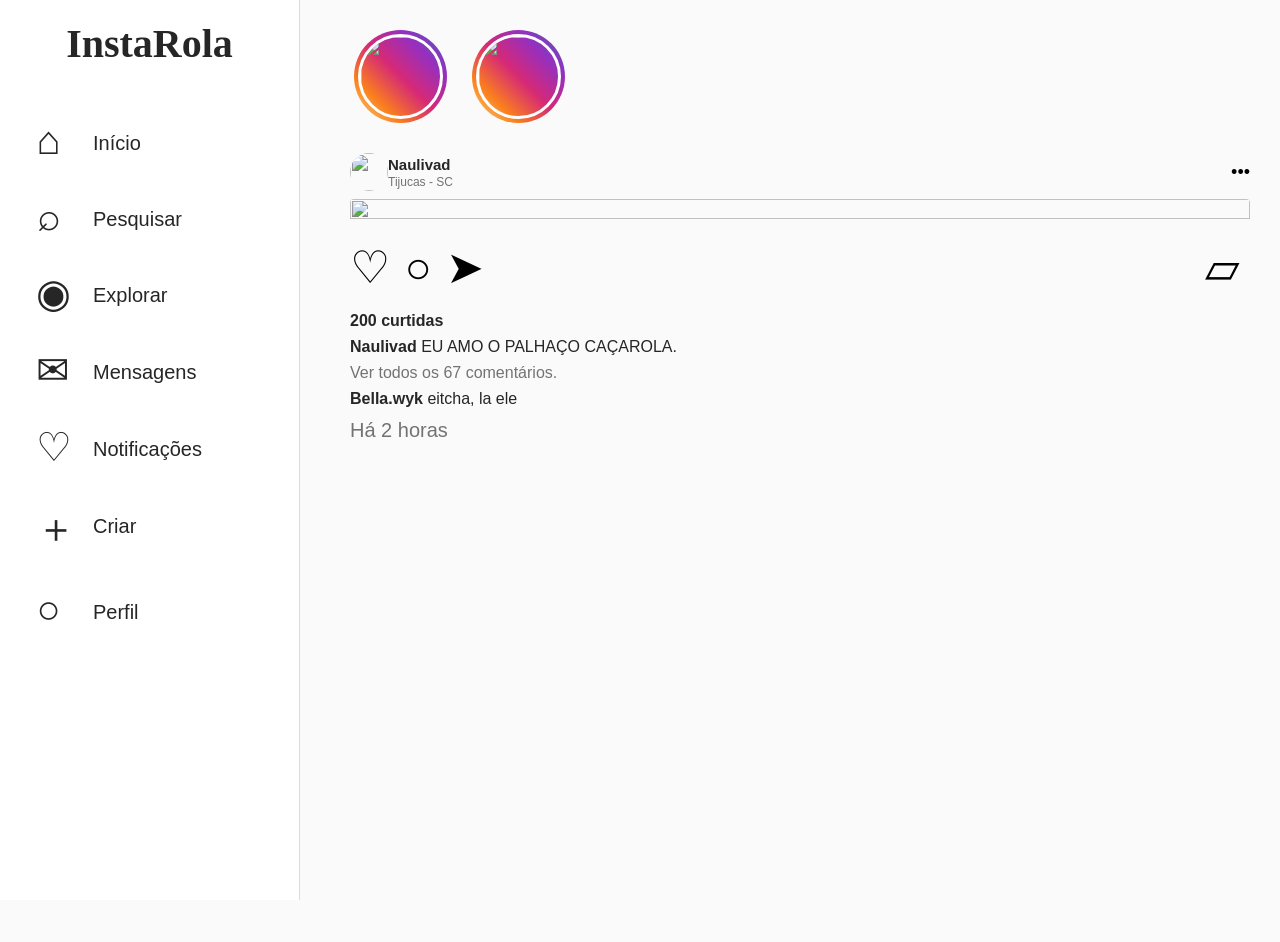
==== instadev/index.html @ e5bc3efc "la elexx" ====
<!DOCTYPE html>
<html lang="pt-BR">

<head>
    <meta charset="UTF-8">
    <meta name="viewport" content="width=device-width, initial-scale=1.0">
    <title>InstaDev</title>

    <link rel="stylesheet" href="style.css">
</head>

<body>

    <nav class="sidebar">
        <h1 class="logo">InstaRola</h1>

        <nav class="menu">
            <a href="https://youtube.com" class="menu-item">
                <span>⌂</span>
                Início
            </a>

            <a href="#" class="menu-item">
                <span>⌕</span>
                Pesquisar
            </a>

            <a href="#" class="menu-item">
                <span>◉</span>
                Explorar
            </a>

            <a href="#" class="menu-item">
                <span>✉</span>
                Mensagens
            </a>

            <a href="#" class="menu-item">
                <span>♡</span>
                Notificações
            </a>

            <a href="#" class="menu-item">
                <span>＋</span>
                Criar
            </a>

            <a href="#" class="menu-item">
                <span>○</span>
                Perfil
            </a>
        </nav>
    </nav>

    <main class="content">
        <section class="stories">
            <div class="story">
                <div class="story-border">
                    <img src="http://github.com/gustavoroberto1.png">
                </div>
            </div>  

            <div class="story">
                <div class="story-border">
                    <img src="http://github.com/Naulivad.png">
                </div>
            </div>  
        </section>

        <section class="feed">
            <article class="post">
                <header class="post-header">
                    <div class="post-user">
                        <img src="http://github.com/Naulivad.png">
                        <div>
                            <strong>Naulivad</strong>
                            <span>Tijucas - SC</span>
                        </div>
                    </div>
                    <button class="more">•••</button>
                </header>
                <img src="https://media.discordapp.net/attachments/1119016883442696293/1552101177297076224/544887226241896293f4909e6e487f09.jpg?ex=6ab4625d&is=6ab310dd&hm=3400d76032b6d71c12dee7a45070b43610e6bc169606e5a5dcd2d7ea63c1ccbf&=&format=webp" class="post-image">
                <div class="post-actions">
                    <div>
                        <button>♡</button>
                        <button>○</button>
                        <button>➤</button>
                    </div>
                    <button>▱</button>
                </div>
                <div class="post-info">
                    <strong>200 curtidas</strong>

                    <p><strong>Naulivad</strong> EU AMO O PALHAÇO CAÇAROLA.</p>
                    <a href="#">Ver todos os 67 comentários.</a>

                    <p class="comment">
                        <strong>Bella.wyk</strong>
                        eitcha, la ele
                    </p>

                    <span class="post-date">Há 2 horas</span>
                </div>
            </article>
        </section>

    </main>

    <aside class="suggestions"></aside>
</body>

</html>
---- instadev/style.css ----
* {
    margin: 0;
    padding: 0;
    box-sizing: border-box;
}

body {
    background-color: #fafafa;
    color: #262626;
    font-family: Arial, Helvetica, sans-serif;
}

a {
    color: inherit;
    text-decoration: none;
}

button {
    background-color: none;
    border: none;
    cursor: pointer;
}

/*----------------------*/
.sidebar {
    position: fixed;
    top: 0;
    left: 0;
    width: 300px;
    height: 100vh;
    background-color: #ffffff;
    border-right: 1px solid #dbdbdb;
}

.logo {
    margin-bottom: 45px;
    margin-top: 20px;
    font-size: 40px;
    font-family: cursive;
    text-align: center;
}

.menu {
    display: flex;
    flex-direction: column;
    gap: 12px;
}

.menu-item {
    display: flex;
    flex-direction: row;
    gap: 32px;
    padding: 20px 36px 13px;
    font-size: 20px;
    border-radius: 8px;
    transition: 1s;
}

.menu-item span {
    width: 25px;
    font-size: 40px;
    text-align: center;
    margin-top: -14px
}

.menu-item:hover {
    background-color: #f2f2f2;
}

/*----------------------------------------*/
.content {
    width: 900px;
    margin-left: 350px;
    padding-top: 30px;
}

.stories {
    display: flex;
    flex-direction: row;
    gap: 18px;
    margin-bottom: 30px;
    overflow: hidden;
}

.story {
    width: 100px;
    text-align: center;
    font-size: 12px;
    flex-shrink: 0;
}

.story img {
    width: 85px;
    height: 85px;
    border-radius: 50%;
    border: 3px solid #ffffff;
    object-fit: cover;
}

.story-border {
    width: 93px;
    height: 93px;
    display: flex;
    justify-content: center;
    align-items: center;
    margin: auto;
    border-radius: 50%;
    background: linear-gradient(
        45deg,
        #feda75,
        #fa7e1e,
        #d62976,
        #962fbf,
        #4f5bb5
    );
}

.feed{
    display: flex;
    flex-direction: column;
    gap: 32px;
    margin-bottom: 500px;
}

.post{
    display: flex;
    flex-direction: column;
    gap: 8px;
}

.post-header {
    display: flex;
    flex-direction: row;
    justify-content: space-between;
    align-items: center;
}

.post-user img{
    width: 38px;
    height: 38px;
    border-radius: 50%;
    object-fit: cover;
}

.post-user{
    display: flex;
    flex-direction: row;
    align-items: center;
}

.post-user div{
    display: flex;
    flex-direction: column;
    font-size: 15px;
}

.post-user span{
    font-size: 12px;
    color: #737373;
    margin-top: 2px;
}

.more{
    font-size: 18px;
    background-color: transparent;
}

.post-image {
    display: block;
    width: 100%;
    height: 100%;
    object-fit: cover;
    border-radius: 4px;
    border: 1px; color: black;
}

.post-actions{
    display: flex;
    justify-content: space-between;
    padding: 10px 0px;
}

.post-actions button{
    background-color: transparent;
    margin-right: 10px;
    font-size: 45px;
}

.post-actions button:hover {
    opacity: 0.5;
}

.post-info{
    display: flex;
    flex-direction: column;
    gap: 8px;

}

.post-info a{
    color: #737373;
}

.post-date{
    margin-top: 3px;
    font-size: 20px;
    color: #737373;
}
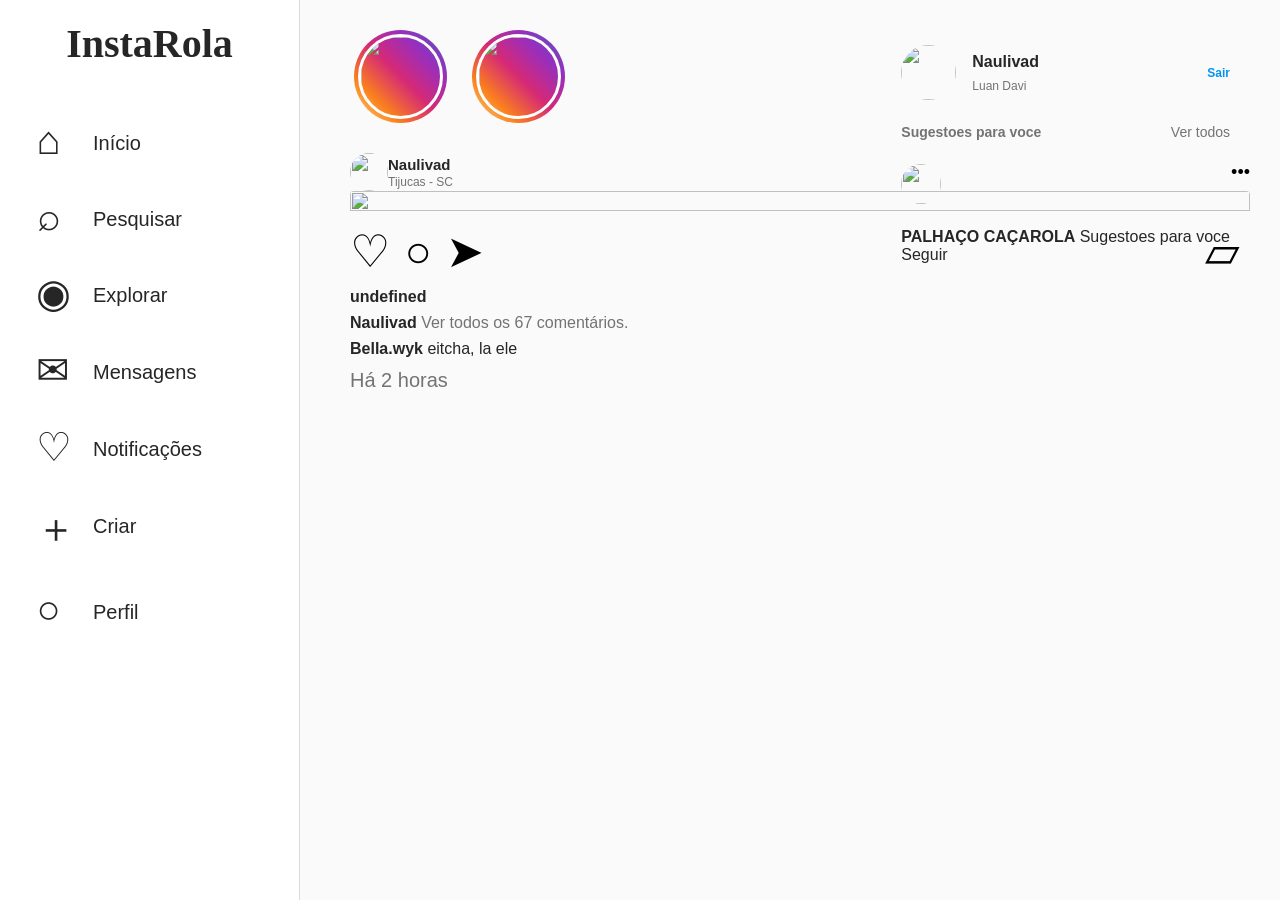
==== commit cffb299e: "la elexx" ====
--- a/instadev/index.html
+++ b/instadev/index.html
@@ -1,3 +1,5 @@
+<!DOCTYPE html>
+
 <!DOCTYPE html>
 <html lang="pt-BR">
 
@@ -67,46 +69,43 @@
             </div>  
         </section>
 
-        <section class="feed">
+        <section class="feed" id="feed">
             <article class="post">
-                <header class="post-header">
-                    <div class="post-user">
-                        <img src="http://github.com/Naulivad.png">
-                        <div>
-                            <strong>Naulivad</strong>
-                            <span>Tijucas - SC</span>
-                        </div>
-                    </div>
-                    <button class="more">•••</button>
-                </header>
-                <img src="https://media.discordapp.net/attachments/1119016883442696293/1552101177297076224/544887226241896293f4909e6e487f09.jpg?ex=6ab4625d&is=6ab310dd&hm=3400d76032b6d71c12dee7a45070b43610e6bc169606e5a5dcd2d7ea63c1ccbf&=&format=webp" class="post-image">
-                <div class="post-actions">
-                    <div>
-                        <button>♡</button>
-                        <button>○</button>
-                        <button>➤</button>
-                    </div>
-                    <button>▱</button>
-                </div>
-                <div class="post-info">
-                    <strong>200 curtidas</strong>
-
-                    <p><strong>Naulivad</strong> EU AMO O PALHAÇO CAÇAROLA.</p>
-                    <a href="#">Ver todos os 67 comentários.</a>
-
-                    <p class="comment">
-                        <strong>Bella.wyk</strong>
-                        eitcha, la ele
-                    </p>
-
-                    <span class="post-date">Há 2 horas</span>
-                </div>
+               
             </article>
         </section>
 
     </main>
 
-    <aside class="suggestions"></aside>
+    <aside class="suggestions">
+
+    <div class="user">
+        <img src="http://github.com/Naulivad.png" alt="">
+
+        <div>
+            <strong>Naulivad</strong>
+            <span>Luan Davi</span> 
+            
+        </div>
+       <a href="#">Sair</a>
+        </div>
+
+        <div class="suggestion-title">
+            <strong>Sugestoes para voce</strong>
+            <a href="">Ver todos</a>
+        </div>
+
+        <div class="suggestion">
+            <img src="https://media.discordapp.net/attachments/1119016883442696293/1552101177297076224/544887226241896293f4909e6e487f09.jpg?ex=6ab4625d&is=6ab310dd&hm=3400d76032b6d71c12dee7a45070b43610e6bc169606e5a5dcd2d7ea63c1ccbf&=&format=webp" alt="">
+        </div>
+            <strong>PALHAÇO CAÇAROLA</strong>
+            <span>Sugestoes para voce</span>
+            <div>
+                <a href="#">Seguir</a>
+            </div>
+     </aside>
+
+     <script src="index.js"></script>
 </body>
 
 </html>
--- a/instadev/style.css
+++ b/instadev/style.css
@@ -207,3 +207,61 @@
     color: #737373;
 }
 
+.suggestions{
+    position: fixed;
+    top: 45px;
+    right: 50px;
+}
+
+.user, 
+.suggestion {
+    display: flex;
+    flex-direction: row;
+    align-items: center;
+    margin-bottom: 24px;
+    gap: 16px;
+}
+
+.user img{
+    width: 55px;
+    height: 55px;
+    border-radius: 50%;
+    object-fit: cover;
+}
+
+.user div,
+.suggestion div{
+    display: flex;
+    flex-direction: column;
+    gap: 8px;
+    flex: 1;
+}
+
+.user span,
+.suggestion span{
+    font-size: 12px;
+    color: #737373;
+}
+
+.user a,
+.suggestion a{
+    color: #0095f0;
+    font-size: 12px;
+    font-weight: bold;
+    margin-left: 45px;
+}
+
+.suggestion-title{
+    display: flex;
+    flex-direction: row;
+    justify-content: space-between;
+    font-size: 14px;
+    color: #737373;
+    margin-bottom: 24px ;
+}
+
+.suggestion img{
+    width: 40px;
+    height: 40px;
+    border-radius: 50%;
+}
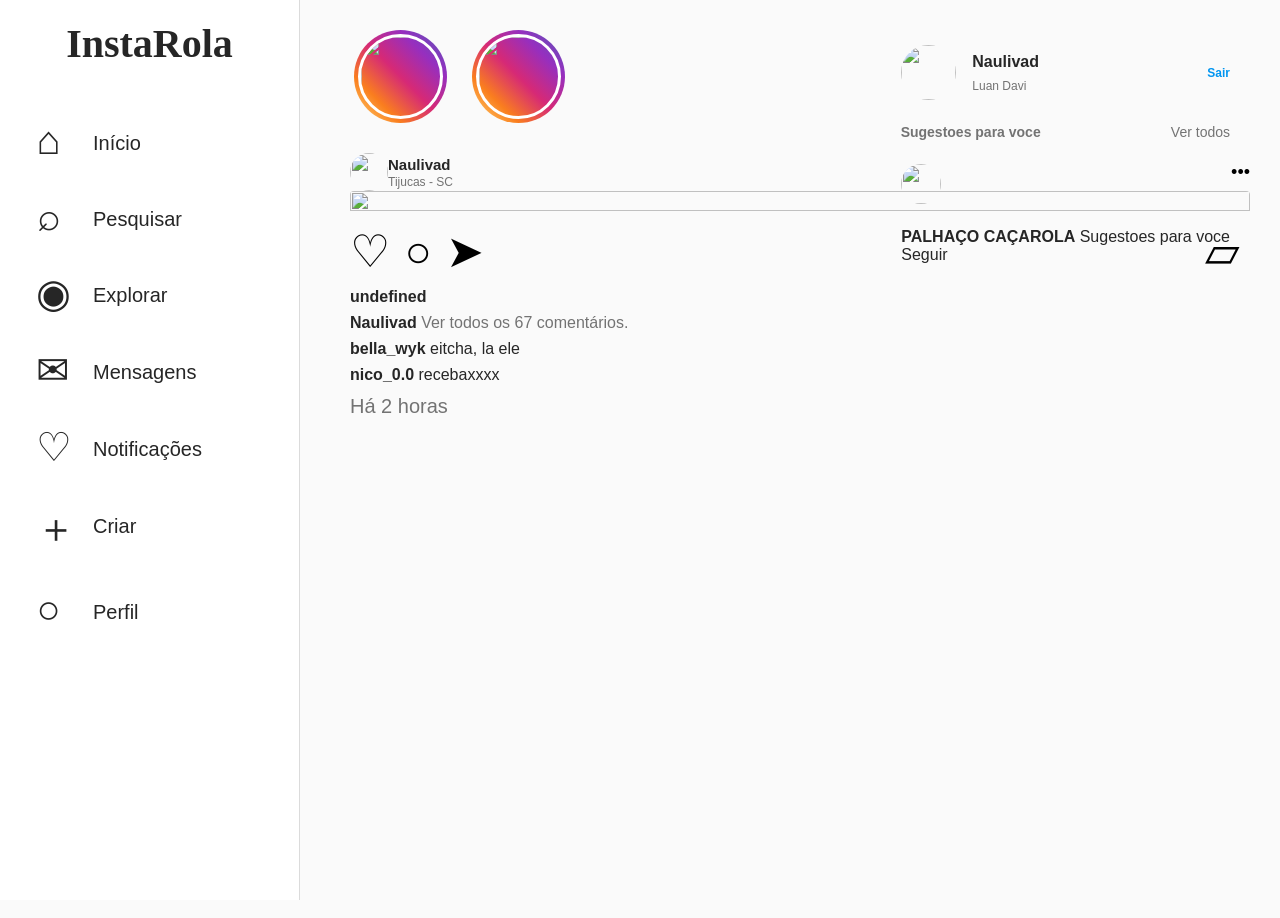
==== commit 4bad0ff5: "la elexx" ====
--- a/instadev/index.html
+++ b/instadev/index.html
@@ -42,7 +42,7 @@
                 Notificações
             </a>
 
-            <a href="#" class="menu-item">
+            <a href="#" class="menu-item" id="botaoAbrirModal">
                 <span>＋</span>
                 Criar
             </a>
@@ -105,6 +105,25 @@
             </div>
      </aside>
 
+     <div class="modal hidden" id="modalPost">
+        <div class="modal-content">
+            <div class="modal-header">
+                <h2>Nova publicação</h2>
+                <button id="botaoFecharModal">X</button>
+            </div>
+
+        
+        <div class="modal-body">
+        <label for="imgPost">URL da imagem</label>
+        <input type="text" id="imgPost" placeholder="https://..."/>
+
+        <label for="legendPost">Legenda</label>
+        <textarea id="legendPost" placeholder="Digite a legenda..."></textarea>
+
+        <button class="botaoPublicar" id="botaoPublicar">Publicar</button>
+     </div>
+    </div>
+</div>
      <script src="index.js"></script>
 </body>
 
--- a/instadev/style.css
+++ b/instadev/style.css
@@ -264,4 +264,82 @@
     width: 40px;
     height: 40px;
     border-radius: 50%;
+}
+
+.modal{
+    position: fixed;
+    top: 0;
+    left: 0;
+    width: 100%;
+    height: 100%;
+    background-color: rgba(0, 0, 0, 0.6);
+    justify-content: center;
+    align-items: center;
+    display: flex;
+    z-index: 100;
+}
+
+.modal-content{
+    width: 450px;
+    background-color: white;
+    border-radius: 10px;
+    overflow: hidden;
+}
+
+.modal-header{
+    display: flex;
+    flex-direction: row;
+    justify-content: space-between;
+    padding: 15px 20px;
+    border-bottom: 1px solid #dbdbdb;
+}
+
+.modal-header h2{
+    font-size: 18px;
+
+}
+
+.modal-header button{
+    font-size: 18px;
+    background-color: transparent;
+}
+
+.modal-body{
+    display: flex;
+    flex-direction: column;
+    gap: 10px;
+    padding: 20px ;
+}
+
+.modal-body label{
+    font-size: 14px;
+    font-weight: bold;
+}
+
+.modal-body input, 
+.modal-body textarea{
+    width: 100%;
+    padding: 10px;
+    border: 1px solid #dbdbdb;
+    border-radius: 5px;
+    outline: none;
+}
+
+.modal-body textarea {
+    min-height: 100px;
+    resize: vertical;
+}
+
+.botaoPublicar {
+    width: 100%;
+    background-color: #0095fd;
+    color: white;
+    border-radius: 5px;
+    padding: 10px;
+    font-weight: bold;
+    margin-top: 10px;
+}
+
+.hidden{
+    display: none;
 }
